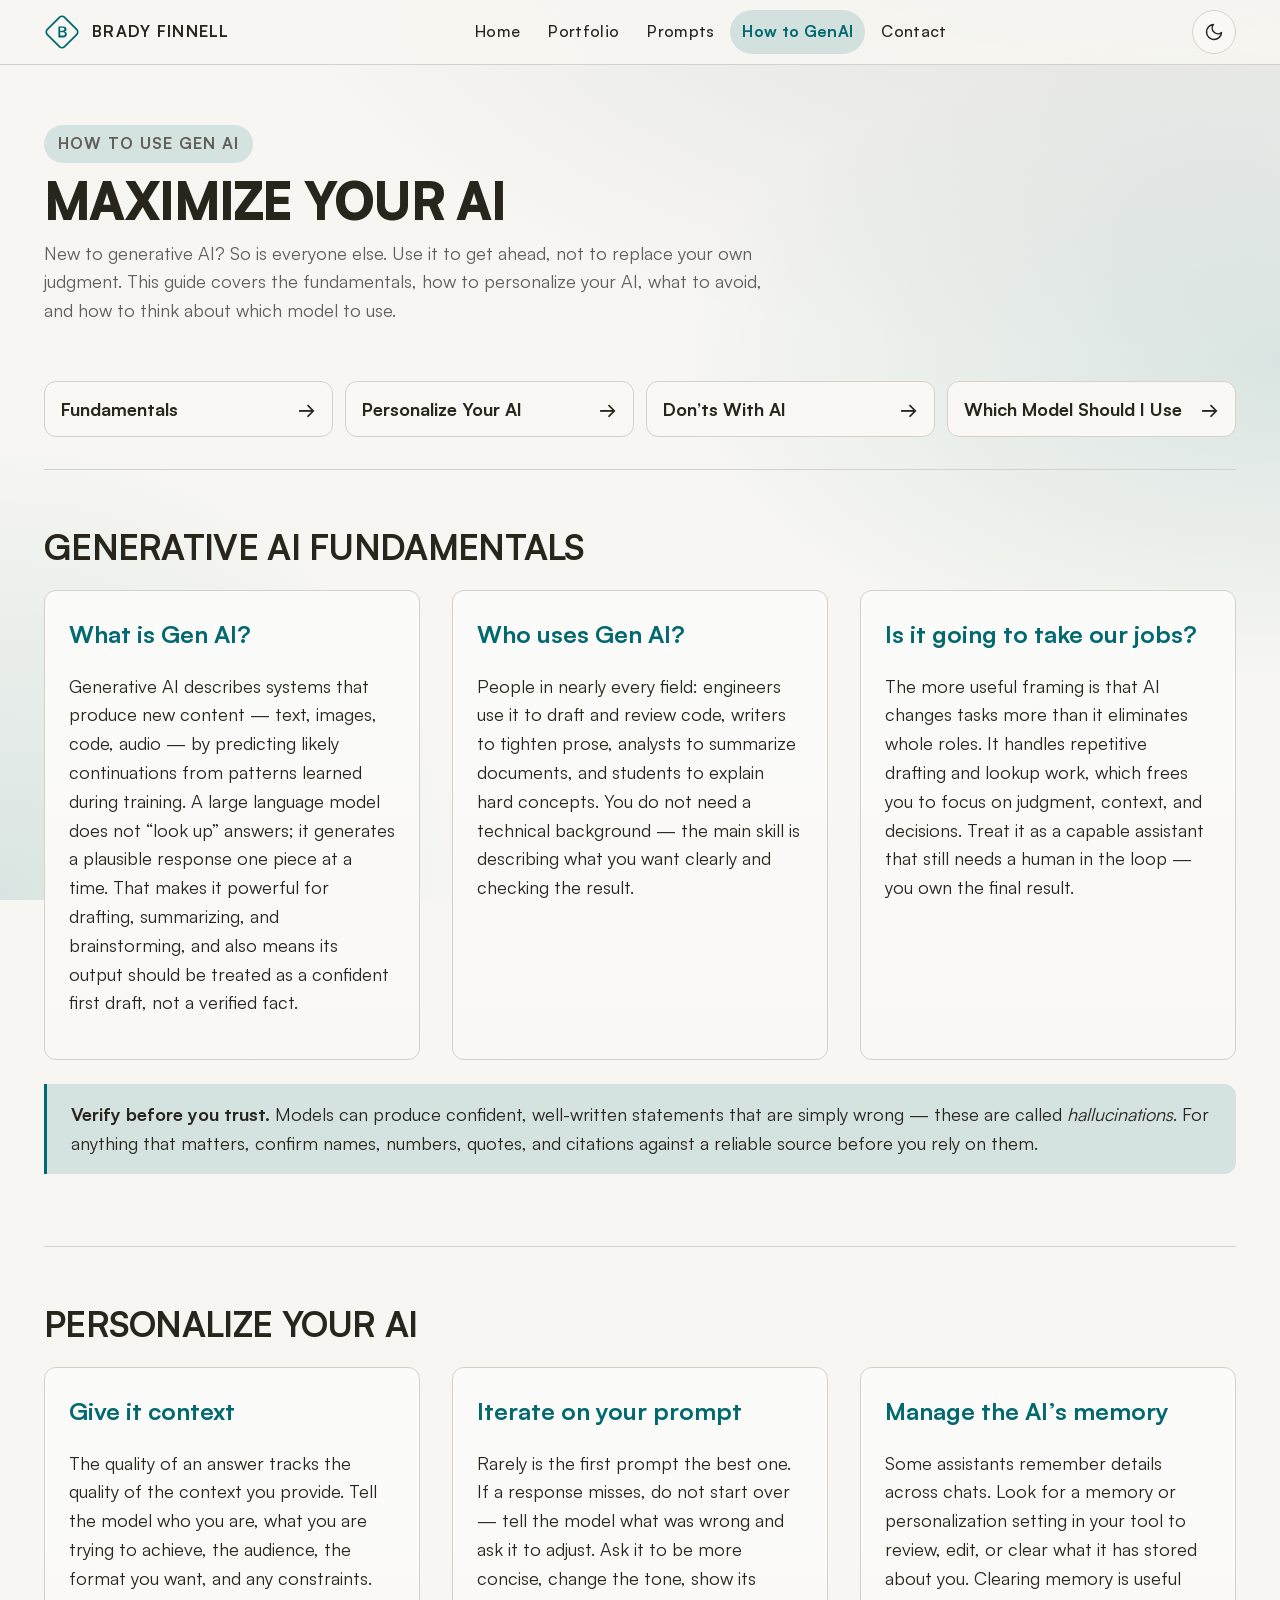
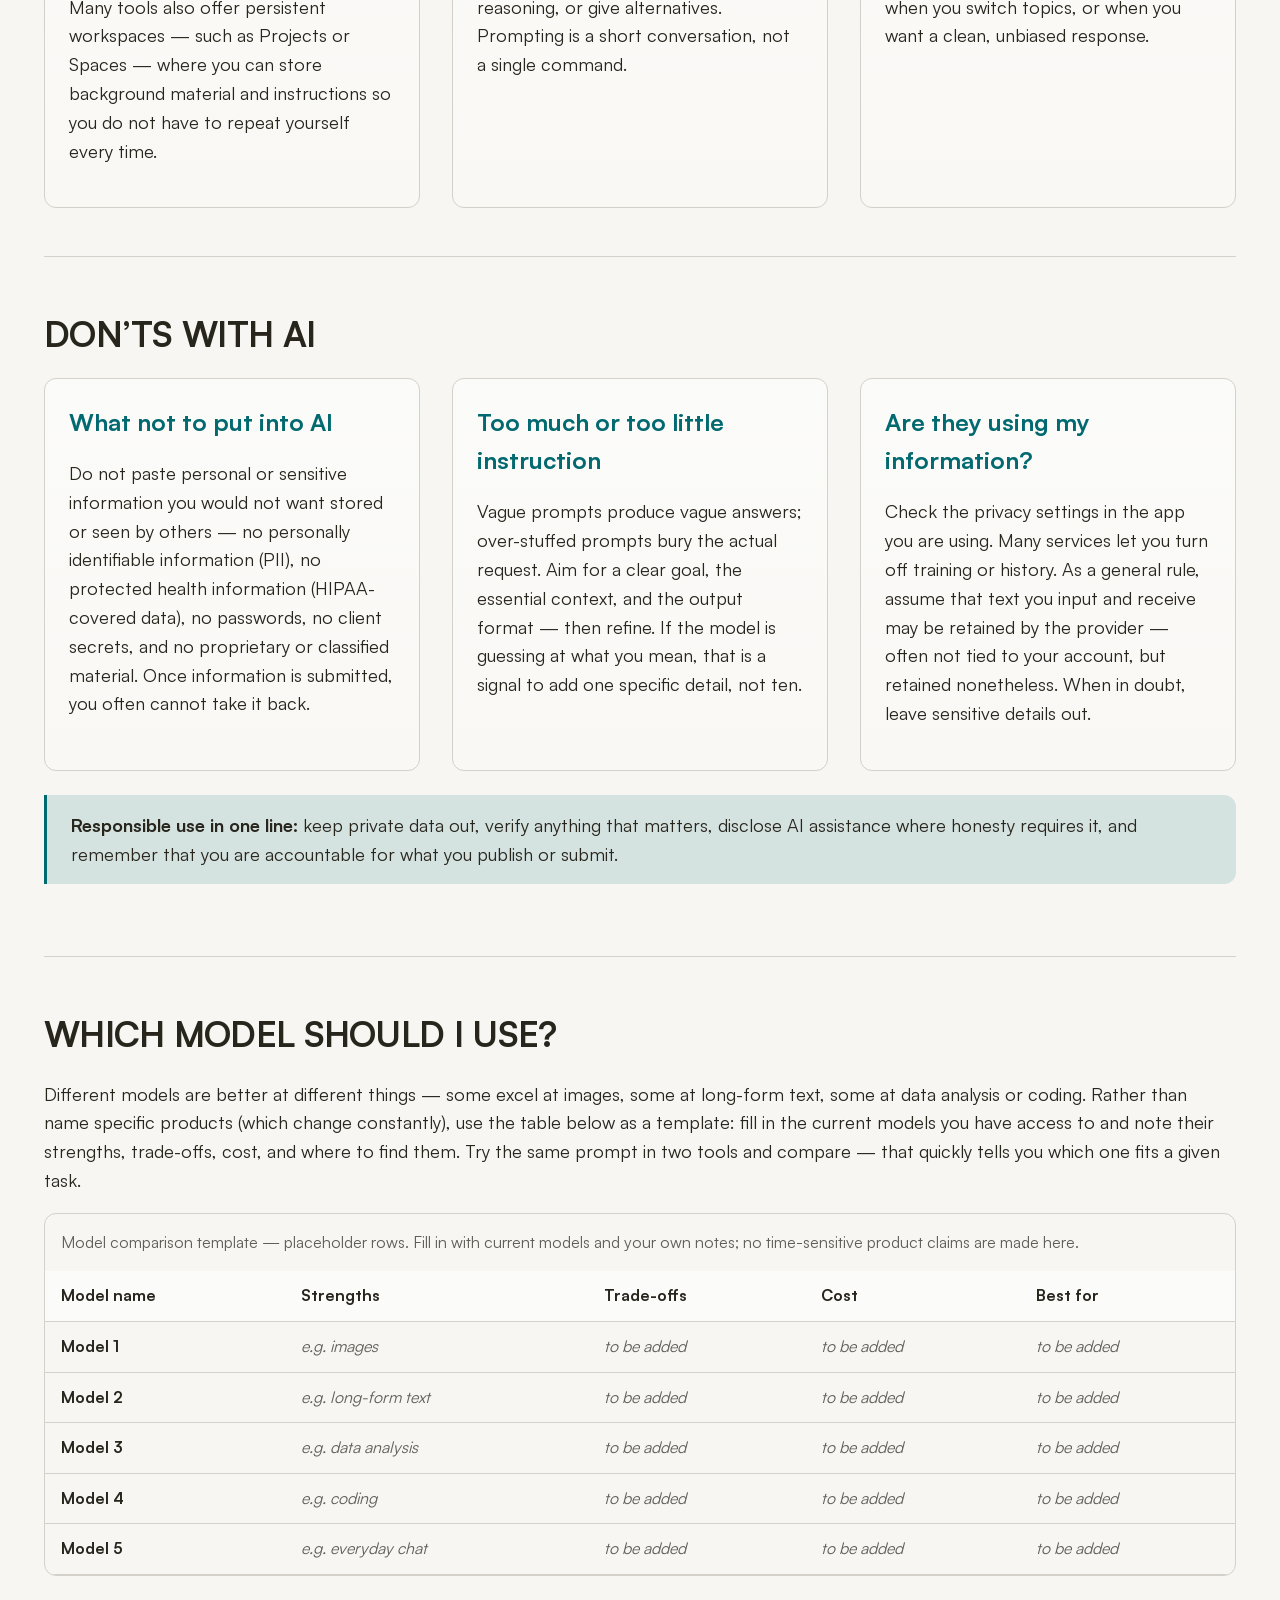
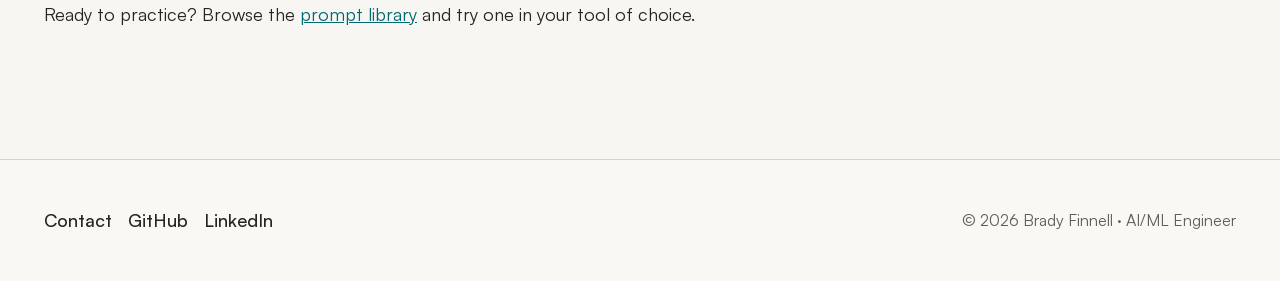
==== genai.html @ 18d16e95 "Build static portfolio site (5 pages, curated content, a11y AA, self-hosted Satoshi) - index/portfol" ====
<!DOCTYPE html>
<html lang="en">
<head>
  <meta charset="UTF-8" />
  <meta name="viewport" content="width=device-width, initial-scale=1.0" />

  <title>How to Use Gen AI — Brady Finnell</title>
  <meta name="description" content="A beginner-to-intermediate guide to using generative AI responsibly: fundamentals, personalizing your AI, what not to put into AI, and how to think about which model to use." />

  <meta http-equiv="Content-Security-Policy" content="default-src 'none'; base-uri 'self'; script-src 'self'; style-src 'self'; font-src 'self'; img-src 'self'; connect-src 'self'; form-action 'none'; frame-src 'none'; object-src 'none'; manifest-src 'self'" />
  <meta name="referrer" content="strict-origin-when-cross-origin" />

  <meta property="og:type" content="article" />
  <meta property="og:title" content="How to Use Gen AI — Brady Finnell" />
  <meta property="og:description" content="A practical, responsible-use guide to generative AI: fundamentals, personalization, privacy, and choosing a model." />
  <meta property="og:url" content="https://bradys.dev/genai.html" />
  <meta property="og:image" content="https://bradys.dev/assets/img/og-home.svg" />
  <meta name="twitter:card" content="summary_large_image" />

  <link rel="canonical" href="https://bradys.dev/genai.html" />
  <link rel="icon" href="assets/img/favicon.svg" type="image/svg+xml" />
  <link rel="preload" href="assets/fonts/satoshi-900.woff2" as="font" type="font/woff2" crossorigin />
  <link rel="stylesheet" href="assets/css/styles.css" />
</head>
<body>
  <a class="skip-link" href="#main">Skip to content</a>

  <header class="site-header">
    <div class="container site-header__inner">
      <a class="brand" href="index.html" aria-label="Brady Finnell — home">
        <svg class="brand-mark" viewBox="0 0 40 40" fill="none" xmlns="http://www.w3.org/2000/svg" role="img" aria-label="BF diamond brand mark">
          <rect x="6.5" y="6.5" width="27" height="27" rx="4" transform="rotate(45 20 20)" stroke="currentColor" stroke-width="2"/>
          <path d="M17 14h4.6c2.1 0 3.4 1.1 3.4 2.9 0 1.3-.7 2.2-1.9 2.6v.1c1.4.3 2.3 1.3 2.3 2.8 0 2-1.5 3.6-4 3.6H17v-2h4.1c1.3 0 2.1-.7 2.1-1.8 0-1.1-.8-1.8-2.2-1.8H18v-1.9h2.6c1.2 0 2-.6 2-1.6 0-1-.7-1.6-1.9-1.6H17z" fill="currentColor"/>
          <path d="M16 14h2v12h-2z" fill="currentColor"/>
        </svg>
        <span>Brady&nbsp;Finnell</span>
      </a>

      <nav class="primary-nav" id="primary-nav" aria-label="Primary">
        <ul class="nav-list">
          <li><a href="index.html">Home</a></li>
          <li><a href="portfolio.html">Portfolio</a></li>
          <li><a href="prompts.html">Prompts</a></li>
          <li><a href="genai.html" aria-current="page">How to GenAI</a></li>
          <li><a href="contact.html">Contact</a></li>
        </ul>
      </nav>

      <div class="header-actions">
        <button class="theme-toggle" type="button" data-theme-toggle aria-label="Switch color theme"></button>
        <button class="nav-toggle" type="button" data-nav-toggle aria-controls="primary-nav" aria-expanded="false" aria-label="Toggle navigation menu">
          <svg class="icon" width="22" height="22" viewBox="0 0 24 24" fill="none" stroke="currentColor" stroke-width="2" stroke-linecap="round" aria-hidden="true"><path d="M4 7h16M4 12h16M4 17h16"/></svg>
        </button>
      </div>
    </div>
  </header>

  <main id="main">
    <div class="container">
      <div class="page-head">
        <p class="eyebrow">How to Use Gen AI</p>
        <h1>Maximize your AI</h1>
        <p>New to generative AI? So is everyone else. Use it to get ahead, not to replace your own judgment. This guide covers the fundamentals, how to personalize your AI, what to avoid, and how to think about which model to use.</p>
      </div>

      <nav class="guide-nav" aria-label="Guide sections">
        <a href="#fundamentals">Fundamentals <span aria-hidden="true">→</span></a>
        <a href="#personalize">Personalize Your AI <span aria-hidden="true">→</span></a>
        <a href="#donts">Don&rsquo;ts With AI <span aria-hidden="true">→</span></a>
        <a href="#models">Which Model Should I Use <span aria-hidden="true">→</span></a>
      </nav>

      <!-- FUNDAMENTALS -->
      <section class="guide-section" id="fundamentals" aria-labelledby="fundamentals-h">
        <h2 id="fundamentals-h">Generative AI Fundamentals</h2>
        <div class="guide-cols">
          <div class="guide-card">
            <h3>What is Gen AI?</h3>
            <p>Generative AI describes systems that produce new content — text, images, code, audio — by predicting likely continuations from patterns learned during training. A large language model does not &ldquo;look up&rdquo; answers; it generates a plausible response one piece at a time. That makes it powerful for drafting, summarizing, and brainstorming, and also means its output should be treated as a confident first draft, not a verified fact.</p>
          </div>
          <div class="guide-card">
            <h3>Who uses Gen AI?</h3>
            <p>People in nearly every field: engineers use it to draft and review code, writers to tighten prose, analysts to summarize documents, and students to explain hard concepts. You do not need a technical background — the main skill is describing what you want clearly and checking the result.</p>
          </div>
          <div class="guide-card">
            <h3>Is it going to take our jobs?</h3>
            <p>The more useful framing is that AI changes tasks more than it eliminates whole roles. It handles repetitive drafting and lookup work, which frees you to focus on judgment, context, and decisions. Treat it as a capable assistant that still needs a human in the loop — you own the final result.</p>
          </div>
        </div>
        <div class="callout">
          <strong>Verify before you trust.</strong> Models can produce confident, well-written statements that are simply wrong — these are called <em>hallucinations</em>. For anything that matters, confirm names, numbers, quotes, and citations against a reliable source before you rely on them.
        </div>
      </section>

      <!-- PERSONALIZE -->
      <section class="guide-section" id="personalize" aria-labelledby="personalize-h">
        <h2 id="personalize-h">Personalize Your AI</h2>
        <div class="guide-cols">
          <div class="guide-card">
            <h3>Give it context</h3>
            <p>The quality of an answer tracks the quality of the context you provide. Tell the model who you are, what you are trying to achieve, the audience, the format you want, and any constraints. Many tools also offer persistent workspaces — such as Projects or Spaces — where you can store background material and instructions so you do not have to repeat yourself every time.</p>
          </div>
          <div class="guide-card">
            <h3>Iterate on your prompt</h3>
            <p>Rarely is the first prompt the best one. If a response misses, do not start over — tell the model what was wrong and ask it to adjust. Ask it to be more concise, change the tone, show its reasoning, or give alternatives. Prompting is a short conversation, not a single command.</p>
          </div>
          <div class="guide-card">
            <h3>Manage the AI&rsquo;s memory</h3>
            <p>Some assistants remember details across chats. Look for a memory or personalization setting in your tool to review, edit, or clear what it has stored about you. Clearing memory is useful when you switch topics, or when you want a clean, unbiased response.</p>
          </div>
        </div>
      </section>

      <!-- DON'TS -->
      <section class="guide-section" id="donts" aria-labelledby="donts-h">
        <h2 id="donts-h">Don&rsquo;ts With AI</h2>
        <div class="guide-cols">
          <div class="guide-card">
            <h3>What not to put into AI</h3>
            <p>Do not paste personal or sensitive information you would not want stored or seen by others — no personally identifiable information (PII), no protected health information (HIPAA-covered data), no passwords, no client secrets, and no proprietary or classified material. Once information is submitted, you often cannot take it back.</p>
          </div>
          <div class="guide-card">
            <h3>Too much or too little instruction</h3>
            <p>Vague prompts produce vague answers; over-stuffed prompts bury the actual request. Aim for a clear goal, the essential context, and the output format — then refine. If the model is guessing at what you mean, that is a signal to add one specific detail, not ten.</p>
          </div>
          <div class="guide-card">
            <h3>Are they using my information?</h3>
            <p>Check the privacy settings in the app you are using. Many services let you turn off training or history. As a general rule, assume that text you input and receive may be retained by the provider — often not tied to your account, but retained nonetheless. When in doubt, leave sensitive details out.</p>
          </div>
        </div>
        <div class="callout">
          <strong>Responsible use in one line:</strong> keep private data out, verify anything that matters, disclose AI assistance where honesty requires it, and remember that you are accountable for what you publish or submit.
        </div>
      </section>

      <!-- MODELS -->
      <section class="guide-section" id="models" aria-labelledby="models-h">
        <h2 id="models-h">Which Model Should I Use?</h2>
        <p>Different models are better at different things — some excel at images, some at long-form text, some at data analysis or coding. Rather than name specific products (which change constantly), use the table below as a template: fill in the current models you have access to and note their strengths, trade-offs, cost, and where to find them. Try the same prompt in two tools and compare — that quickly tells you which one fits a given task.</p>
        <div class="table-wrap">
          <table class="model-table">
            <caption>Model comparison template — placeholder rows. Fill in with current models and your own notes; no time-sensitive product claims are made here.</caption>
            <thead>
              <tr>
                <th scope="col">Model name</th>
                <th scope="col">Strengths</th>
                <th scope="col">Trade-offs</th>
                <th scope="col">Cost</th>
                <th scope="col">Best for</th>
              </tr>
            </thead>
            <tbody>
              <tr>
                <th scope="row" class="placeholder">Model 1</th>
                <td class="placeholder">e.g. images</td>
                <td class="placeholder">to be added</td>
                <td class="placeholder">to be added</td>
                <td class="placeholder">to be added</td>
              </tr>
              <tr>
                <th scope="row" class="placeholder">Model 2</th>
                <td class="placeholder">e.g. long-form text</td>
                <td class="placeholder">to be added</td>
                <td class="placeholder">to be added</td>
                <td class="placeholder">to be added</td>
              </tr>
              <tr>
                <th scope="row" class="placeholder">Model 3</th>
                <td class="placeholder">e.g. data analysis</td>
                <td class="placeholder">to be added</td>
                <td class="placeholder">to be added</td>
                <td class="placeholder">to be added</td>
              </tr>
              <tr>
                <th scope="row" class="placeholder">Model 4</th>
                <td class="placeholder">e.g. coding</td>
                <td class="placeholder">to be added</td>
                <td class="placeholder">to be added</td>
                <td class="placeholder">to be added</td>
              </tr>
              <tr>
                <th scope="row" class="placeholder">Model 5</th>
                <td class="placeholder">e.g. everyday chat</td>
                <td class="placeholder">to be added</td>
                <td class="placeholder">to be added</td>
                <td class="placeholder">to be added</td>
              </tr>
            </tbody>
          </table>
        </div>
        <p class="mt-6">Ready to practice? Browse the <a href="prompts.html">prompt library</a> and try one in your tool of choice.</p>
      </section>
    </div>
  </main>

  <footer class="site-footer">
    <div class="container site-footer__inner">
      <ul class="footer-links">
        <li><a href="contact.html">Contact</a></li>
        <li><a href="https://github.com/Brady-Source" rel="noopener noreferrer">GitHub</a></li>
        <li><a href="https://www.linkedin.com/in/brady-finnell/" rel="noopener noreferrer">LinkedIn</a></li>
      </ul>
      <p class="footer-meta">&copy; <span id="year">2026</span> Brady Finnell &middot; AI/ML Engineer</p>
    </div>
  </footer>

  <div id="toast" class="toast" role="status" aria-live="polite"></div>

  <script src="assets/js/site.js"></script>
</body>
</html>
---- assets/css/styles.css ----
/* ==========================================================================
   Brady Finnell — Portfolio
   Design system extends the brand tokens from the supplied index-2.html:
   Satoshi, warm light surfaces, dark theme, teal #01696f, pill buttons,
   atmospheric teal/navy gradient, split-panel character.
   ========================================================================== */

/* ---- Self-hosted Satoshi (Fontshare ITF FFL, see assets/fonts/LICENSE) ---- */
@font-face {
  font-family: 'Satoshi';
  src: url('../fonts/satoshi-400.woff2') format('woff2');
  font-weight: 400; font-display: swap; font-style: normal;
}
@font-face {
  font-family: 'Satoshi';
  src: url('../fonts/satoshi-500.woff2') format('woff2');
  font-weight: 500; font-display: swap; font-style: normal;
}
@font-face {
  font-family: 'Satoshi';
  src: url('../fonts/satoshi-700.woff2') format('woff2');
  font-weight: 700; font-display: swap; font-style: normal;
}
@font-face {
  font-family: 'Satoshi';
  src: url('../fonts/satoshi-900.woff2') format('woff2');
  font-weight: 900; font-display: swap; font-style: normal;
}

/* ---- Tokens ---- */
:root, [data-theme="light"] {
  --text-sm: clamp(0.875rem, 0.8rem + 0.35vw, 1rem);
  --text-base: clamp(1rem, 0.95rem + 0.25vw, 1.125rem);
  --text-lg: clamp(1.125rem, 1rem + 0.75vw, 1.5rem);
  --text-xl: clamp(1.5rem, 1.2rem + 1.25vw, 2.25rem);
  --text-2xl: clamp(2rem, 1.2rem + 2.5vw, 3.5rem);
  --text-hero: clamp(3rem, 0.5rem + 7vw, 6.5rem);

  --space-1: 0.25rem;
  --space-2: 0.5rem;
  --space-3: 0.75rem;
  --space-4: 1rem;
  --space-6: 1.5rem;
  --space-8: 2rem;
  --space-12: 3rem;
  --space-16: 4rem;

  --color-bg: #f7f6f2;
  --color-surface: #f9f8f5;
  --color-surface-2: #fbfbf9;
  --color-border: #d4d1ca;
  --color-text: #28251d;
  /* Muted darkened from brand #6f6d67 -> AA on light surfaces */
  --color-text-muted: #605e57;
  --color-primary: #01696f;
  --color-primary-hover: #0c4e54;
  --color-text-inverse: #f9f8f4;
  --color-focus: #01696f;
  /* Atmospheric gradient stops (teal/navy) — simplified */
  --grad-1: rgba(1, 105, 111, 0.12);
  --grad-2: rgba(23, 42, 69, 0.10);
  --panel-glow: rgba(1, 105, 111, 0.14);
  --shadow-lg: 0 18px 40px rgba(24, 22, 18, 0.12);
  --shadow-sm: 0 4px 14px rgba(24, 22, 18, 0.08);
  --radius-md: 0.5rem;
  --radius-lg: 0.75rem;
  --radius-xl: 1rem;
  --font-body: 'Satoshi', system-ui, -apple-system, 'Segoe UI', sans-serif;
  --font-display: 'Satoshi', system-ui, -apple-system, 'Segoe UI', sans-serif;
  --transition: 180ms cubic-bezier(0.16, 1, 0.3, 1);
  --maxw: 1240px;
}

[data-theme="dark"] {
  --color-bg: #171614;
  --color-surface: #1c1b19;
  --color-surface-2: #201f1d;
  --color-border: #393836;
  --color-text: #e4e3e1;
  --color-text-muted: #a8a6a0;
  --color-primary: #4f98a3;
  --color-primary-hover: #7bb6bf;
  --color-text-inverse: #10201f;
  --color-focus: #7bb6bf;
  --grad-1: rgba(79, 152, 163, 0.16);
  --grad-2: rgba(23, 42, 69, 0.42);
  --panel-glow: rgba(79, 152, 163, 0.18);
  --shadow-lg: 0 20px 44px rgba(0, 0, 0, 0.44);
  --shadow-sm: 0 6px 18px rgba(0, 0, 0, 0.34);
}

@media (prefers-color-scheme: dark) {
  :root:not([data-theme]) {
    --color-bg: #171614;
    --color-surface: #1c1b19;
    --color-surface-2: #201f1d;
    --color-border: #393836;
    --color-text: #e4e3e1;
    --color-text-muted: #a8a6a0;
    --color-primary: #4f98a3;
    --color-primary-hover: #7bb6bf;
    --color-text-inverse: #10201f;
    --color-focus: #7bb6bf;
    --grad-1: rgba(79, 152, 163, 0.16);
    --grad-2: rgba(23, 42, 69, 0.42);
    --panel-glow: rgba(79, 152, 163, 0.18);
    --shadow-lg: 0 20px 44px rgba(0, 0, 0, 0.44);
    --shadow-sm: 0 6px 18px rgba(0, 0, 0, 0.34);
  }
}

/* ---- Reset / base ---- */
*, *::before, *::after { box-sizing: border-box; }
html { color-scheme: light dark; -webkit-text-size-adjust: 100%; scroll-behavior: smooth; }
@media (prefers-reduced-motion: reduce) {
  html { scroll-behavior: auto; }
  *, *::before, *::after {
    animation-duration: 0.001ms !important;
    animation-iteration-count: 1 !important;
    transition-duration: 0.001ms !important;
  }
}

body {
  margin: 0;
  min-height: 100vh;
  font-family: var(--font-body);
  font-size: var(--text-base);
  line-height: 1.6;
  color: var(--color-text);
  background:
    radial-gradient(120% 90% at 85% -10%, var(--grad-2), transparent 55%),
    radial-gradient(80% 60% at 100% 40%, var(--grad-1), transparent 60%),
    radial-gradient(circle at bottom left, var(--grad-1), transparent 30%),
    var(--color-bg);
  background-attachment: fixed;
  display: flex;
  flex-direction: column;
  overflow-x: hidden;
}

img { max-width: 100%; height: auto; display: block; }
a { color: var(--color-primary); }
a:hover { color: var(--color-primary-hover); }

h1, h2, h3 { font-family: var(--font-display); }

/* ---- Focus visibility (WCAG) ---- */
:focus-visible {
  outline: 3px solid var(--color-focus);
  outline-offset: 2px;
  border-radius: 4px;
}

/* ---- Skip link ---- */
.skip-link {
  position: absolute;
  left: -9999px;
  top: var(--space-4);
  z-index: 200;
}
.skip-link:focus {
  left: var(--space-4);
  background: var(--color-surface);
  color: var(--color-text);
  padding: var(--space-3) var(--space-4);
  border-radius: var(--radius-lg);
  outline: 3px solid var(--color-focus);
  box-shadow: var(--shadow-lg);
}

/* ---- Layout shell ---- */
.container { width: min(100%, var(--maxw)); margin-inline: auto; padding-inline: var(--space-6); }

/* ---- Site header / nav ---- */
.site-header {
  position: sticky;
  top: 0;
  z-index: 100;
  background: color-mix(in srgb, var(--color-bg) 88%, transparent);
  backdrop-filter: blur(10px);
  border-bottom: 1px solid var(--color-border);
}
.site-header__inner {
  display: flex;
  align-items: center;
  justify-content: space-between;
  gap: var(--space-4);
  min-height: 64px;
  padding-block: var(--space-2);
}
.brand {
  display: inline-flex;
  align-items: center;
  gap: var(--space-3);
  text-decoration: none;
  color: inherit;
  font-weight: 700;
  letter-spacing: 0.08em;
  text-transform: uppercase;
  font-size: var(--text-sm);
}
.brand-mark {
  width: 2.25rem; height: 2.25rem;
  flex: 0 0 auto;
  color: var(--color-primary);
}
.primary-nav { display: flex; align-items: center; gap: var(--space-2); }
.nav-list {
  display: flex;
  gap: var(--space-1);
  list-style: none;
  margin: 0;
  padding: 0;
  flex-wrap: wrap;
}
.nav-list a {
  display: inline-flex;
  align-items: center;
  min-height: 44px;
  padding: 0 var(--space-3);
  border-radius: 999px;
  text-decoration: none;
  color: var(--color-text);
  font-size: var(--text-sm);
  font-weight: 500;
  letter-spacing: 0.02em;
  transition: background var(--transition), color var(--transition);
}
.nav-list a:hover { background: var(--panel-glow); color: var(--color-primary-hover); }
.nav-list a[aria-current="page"] {
  color: var(--color-primary);
  background: var(--panel-glow);
  font-weight: 700;
}

.theme-toggle {
  min-width: 44px; min-height: 44px;
  border-radius: 999px;
  border: 1px solid var(--color-border);
  background: var(--color-surface);
  color: var(--color-text);
  display: grid;
  place-items: center;
  cursor: pointer;
  transition: transform var(--transition), border-color var(--transition), background var(--transition);
}
.theme-toggle:hover, .theme-toggle:focus-visible {
  transform: translateY(-1px);
  border-color: var(--color-primary);
}

/* Mobile nav toggle */
.nav-toggle { display: none; }

@media (max-width: 860px) {
  .nav-toggle {
    display: grid;
    place-items: center;
    min-width: 44px; min-height: 44px;
    border-radius: 999px;
    border: 1px solid var(--color-border);
    background: var(--color-surface);
    color: var(--color-text);
    cursor: pointer;
  }
  .primary-nav {
    position: absolute;
    inset: 64px var(--space-6) auto var(--space-6);
    flex-direction: column;
    align-items: stretch;
    gap: var(--space-2);
    background: var(--color-surface);
    border: 1px solid var(--color-border);
    border-radius: var(--radius-lg);
    padding: var(--space-3);
    box-shadow: var(--shadow-lg);
  }
  .primary-nav[hidden] { display: none; }
  .nav-list { flex-direction: column; gap: var(--space-1); }
  .nav-list a { justify-content: flex-start; }
}

/* ---- Main ---- */
main { flex: 1 0 auto; }

/* ---- Buttons ---- */
.btn {
  display: inline-flex;
  align-items: center;
  justify-content: center;
  gap: var(--space-2);
  min-height: 48px;
  padding: 0.8rem 1.25rem;
  border-radius: 999px;
  border: 1px solid transparent;
  font-family: inherit;
  font-size: var(--text-sm);
  font-weight: 700;
  letter-spacing: 0.02em;
  text-decoration: none;
  cursor: pointer;
  transition: transform var(--transition), background var(--transition), border-color var(--transition), color var(--transition);
}
.btn--primary { background: var(--color-primary); color: var(--color-text-inverse); }
.btn--primary:hover, .btn--primary:focus-visible { background: var(--color-primary-hover); color: var(--color-text-inverse); transform: translateY(-1px); }
.btn--ghost {
  background: var(--color-surface);
  color: var(--color-text);
  border-color: var(--color-border);
}
.btn--ghost:hover, .btn--ghost:focus-visible { border-color: var(--color-primary); color: var(--color-primary); transform: translateY(-1px); }
.btn--block { width: 100%; }
.btn[disabled], .btn[aria-disabled="true"] {
  opacity: 0.55;
  cursor: not-allowed;
  transform: none !important;
}
.btn .icon { width: 1.1em; height: 1.1em; flex: 0 0 auto; }

/* ---- Eyebrow / pills ---- */
.eyebrow {
  display: inline-flex;
  align-items: center;
  gap: var(--space-2);
  padding: 0.4rem 0.85rem;
  border-radius: 999px;
  background: var(--panel-glow);
  color: var(--color-primary);
  font-size: var(--text-sm);
  font-weight: 700;
  letter-spacing: 0.08em;
  text-transform: uppercase;
}

.accent { color: var(--color-primary); }

/* ---- Panels ---- */
.panel {
  position: relative;
  overflow: hidden;
  background: linear-gradient(180deg, var(--color-surface-2), var(--color-surface));
  border: 1px solid var(--color-border);
  border-radius: var(--radius-xl);
  box-shadow: var(--shadow-lg);
  isolation: isolate;
}

/* ========================================================================
   HOME
   ======================================================================== */
.hero {
  padding-block: clamp(var(--space-12), 8vw, var(--space-16));
}
.hero__grid {
  display: grid;
  grid-template-columns: 1.15fr 0.85fr;
  gap: clamp(var(--space-8), 5vw, var(--space-16));
  align-items: center;
}
.hero__title {
  margin: var(--space-4) 0 0;
  font-size: var(--text-hero);
  line-height: 0.92;
  letter-spacing: -0.04em;
  font-weight: 900;
  text-transform: uppercase;
}
.hero__role {
  margin: var(--space-4) 0 0;
  color: var(--color-text-muted);
  font-size: var(--text-lg);
  font-weight: 500;
  letter-spacing: 0.02em;
  text-transform: uppercase;
}
.hero__lead {
  margin: var(--space-6) 0 0;
  max-width: 62ch;
  color: var(--color-text);
  font-size: var(--text-lg);
}
.hero__actions {
  margin-top: var(--space-8);
  display: grid;
  grid-template-columns: repeat(2, minmax(0, 1fr));
  gap: var(--space-3);
}
.hero__aside {
  position: relative;
  min-height: 320px;
  border-radius: var(--radius-xl);
  border: 1px solid var(--color-border);
  background:
    radial-gradient(120% 100% at 80% 10%, var(--grad-2), transparent 60%),
    radial-gradient(90% 80% at 20% 90%, var(--panel-glow), transparent 60%),
    linear-gradient(180deg, var(--color-surface-2), var(--color-surface));
  box-shadow: var(--shadow-lg);
  overflow: hidden;
  display: grid;
  place-items: center;
}
.hero__mark { width: 55%; max-width: 220px; color: var(--color-primary); opacity: 0.92; }

@media (max-width: 860px) {
  .hero__grid { grid-template-columns: 1fr; }
  .hero__aside { min-height: 220px; order: -1; }
  .hero__actions { grid-template-columns: 1fr; }
}
@media (max-width: 420px) {
  .hero__actions { grid-template-columns: 1fr; }
}

/* ---- Page header (interior pages) ---- */
.page-head { padding-block: clamp(var(--space-8), 5vw, var(--space-12)) var(--space-6); }
.page-head h1 {
  margin: var(--space-3) 0 0;
  font-size: var(--text-2xl);
  line-height: 1.0;
  letter-spacing: -0.03em;
  font-weight: 900;
  text-transform: uppercase;
}
.page-head p { margin: var(--space-3) 0 0; color: var(--color-text-muted); max-width: 62ch; }

/* ========================================================================
   SPLIT LAYOUT (portfolio + prompts): left rail + right work area
   ======================================================================== */
.split {
  display: grid;
  grid-template-columns: minmax(240px, 320px) 1fr;
  gap: var(--space-6);
  padding-bottom: var(--space-16);
  align-items: start;
}
.rail {
  position: sticky;
  top: 80px;
  align-self: start;
}
.rail__label {
  font-size: var(--text-sm);
  font-weight: 700;
  letter-spacing: 0.14em;
  text-transform: uppercase;
  color: var(--color-text-muted);
  margin: 0 0 var(--space-3);
}
.filter-select {
  width: 100%;
  min-height: 48px;
  padding: 0 var(--space-4);
  margin-bottom: var(--space-4);
  border-radius: var(--radius-lg);
  border: 1px solid var(--color-border);
  background: var(--color-surface);
  color: var(--color-text);
  font-family: inherit;
  font-size: var(--text-base);
  cursor: pointer;
}
.rail__list {
  list-style: none;
  margin: 0;
  padding: var(--space-2);
  border: 1px solid var(--color-border);
  border-radius: var(--radius-lg);
  background: var(--color-surface);
  max-height: 60vh;
  overflow-y: auto;
}
.rail__item + .rail__item { border-top: 1px solid var(--color-border); }
.rail__btn {
  width: 100%;
  display: grid;
  grid-template-columns: 1fr auto auto;
  align-items: center;
  gap: var(--space-2) var(--space-3);
  min-height: 48px;
  padding: var(--space-3);
  background: transparent;
  border: 0;
  border-radius: var(--radius-md);
  text-align: left;
  color: var(--color-text);
  font-family: inherit;
  font-size: var(--text-base);
  font-weight: 500;
  cursor: pointer;
  transition: background var(--transition), color var(--transition);
}
.rail__btn > span:first-child { grid-column: 1; min-width: 0; }
.rail__btn:hover { background: var(--panel-glow); }
.rail__btn[aria-current="true"] {
  background: var(--panel-glow);
  color: var(--color-primary);
  font-weight: 700;
}
/* Selected teal text sits on the glow tint; use a brighter teal in dark mode
   so it clears WCAG AA 4.5:1 for normal-weight/near-normal text. */
[data-theme="dark"] .rail__btn[aria-current="true"],
[data-theme="dark"] .detail__eyebrow,
[data-theme="dark"] .nav-list a[aria-current="page"] { color: #7bc0ca; }
@media (prefers-color-scheme: dark) {
  :root:not([data-theme]) .rail__btn[aria-current="true"],
  :root:not([data-theme]) .detail__eyebrow,
  :root:not([data-theme]) .nav-list a[aria-current="page"] { color: #7bc0ca; }
}
.rail__btn .chev { width: 1em; height: 1em; flex: 0 0 auto; opacity: 0.6; }
.rail__cat {
  flex: 0 0 auto;
  font-size: 0.68rem;
  letter-spacing: 0.06em;
  text-transform: uppercase;
  color: var(--color-text-muted);
  border: 1px solid var(--color-border);
  border-radius: 999px;
  padding: 0.1rem 0.5rem;
  white-space: nowrap;
}

/* Right work area */
.work {
  min-width: 0; /* prevent overflow in grid */
}
.detail {
  padding: clamp(var(--space-6), 4vw, var(--space-12));
}
.detail__eyebrow {
  font-size: var(--text-sm);
  font-weight: 700;
  letter-spacing: 0.12em;
  text-transform: uppercase;
  color: var(--color-primary);
  margin: 0;
}
.detail__title {
  margin: var(--space-2) 0 0;
  font-size: var(--text-xl);
  line-height: 1.05;
  letter-spacing: -0.02em;
  font-weight: 900;
}
.detail__tagline { margin: var(--space-3) 0 0; color: var(--color-text-muted); font-size: var(--text-lg); }
.detail__context {
  margin: var(--space-4) 0 0;
  padding: var(--space-3) var(--space-4);
  border-left: 3px solid var(--color-primary);
  background: var(--panel-glow);
  border-radius: 0 var(--radius-md) var(--radius-md) 0;
  font-size: var(--text-sm);
  color: var(--color-text);
}
.detail__desc { margin: var(--space-6) 0 0; }
.detail h3 { margin: var(--space-6) 0 var(--space-2); font-size: var(--text-lg); }
.taglist { display: flex; flex-wrap: wrap; gap: var(--space-2); margin: var(--space-4) 0 0; padding: 0; list-style: none; }
.tag {
  font-size: var(--text-sm);
  padding: 0.3rem 0.7rem;
  border-radius: 999px;
  border: 1px solid var(--color-border);
  background: var(--color-surface-2);
  color: var(--color-text-muted);
}
.highlights { margin: var(--space-2) 0 0; padding-left: 1.2rem; }
.highlights li { margin-bottom: var(--space-2); }

.detail__toolbar {
  display: flex;
  flex-wrap: wrap;
  gap: var(--space-2);
  margin-bottom: var(--space-4);
  align-items: center;
  justify-content: flex-end;
}

/* Code | Demo toggle */
.toggle-group {
  display: inline-flex;
  border: 1px solid var(--color-border);
  border-radius: 999px;
  padding: 3px;
  background: var(--color-surface-2);
  gap: 2px;
}
.toggle-group button {
  min-height: 40px;
  padding: 0 var(--space-4);
  border: 0;
  background: transparent;
  border-radius: 999px;
  font-family: inherit;
  font-size: var(--text-sm);
  font-weight: 700;
  color: var(--color-text);
  cursor: pointer;
  transition: background var(--transition), color var(--transition);
}
.toggle-group button[aria-selected="true"] { background: var(--color-primary); color: var(--color-text-inverse); }

/* Content viewer */
.viewer {
  margin-top: var(--space-4);
  border: 1px solid var(--color-border);
  border-radius: var(--radius-lg);
  background: var(--color-surface-2);
  overflow: hidden;
}
.viewer__frame {
  width: 100%;
  height: min(70vh, 640px);
  border: 0;
  display: block;
  background: #fff;
}
.viewer__image { padding: var(--space-4); }
.viewer__image img { border-radius: var(--radius-md); margin-inline: auto; }
.doc-scroll {
  max-height: min(70vh, 640px);
  overflow-y: auto;
  padding: var(--space-6);
  background: var(--color-surface);
  color: var(--color-text);
  font-size: var(--text-base);
  line-height: 1.7;
}
.doc-scroll p { margin: 0 0 var(--space-4); }
.doc-scroll p:first-child { font-weight: 700; }
.doc-caption {
  padding: var(--space-3) var(--space-4);
  font-size: var(--text-sm);
  color: var(--color-text-muted);
  border-top: 1px solid var(--color-border);
  background: var(--color-surface);
}

@media (max-width: 860px) {
  .split { grid-template-columns: 1fr; }
  .rail { position: static; }
  .rail__list { max-height: 40vh; }
  .detail__toolbar { justify-content: flex-start; }
}

/* ========================================================================
   PROMPTS
   ======================================================================== */
.prompt-grid {
  display: grid;
  grid-template-columns: repeat(auto-fill, minmax(240px, 1fr));
  gap: var(--space-4);
}
.prompt-card {
  display: flex;
  flex-direction: column;
  gap: var(--space-2);
  padding: var(--space-6);
  border: 1px solid var(--color-border);
  border-radius: var(--radius-lg);
  background: linear-gradient(180deg, var(--color-surface-2), var(--color-surface));
  box-shadow: var(--shadow-sm);
}
.prompt-card__head { display: flex; align-items: flex-start; justify-content: space-between; gap: var(--space-2); }
.prompt-card__title { margin: 0; font-size: var(--text-lg); font-weight: 700; letter-spacing: -0.01em; }
.prompt-card__cat {
  font-size: 0.72rem; letter-spacing: 0.06em; text-transform: uppercase;
  color: var(--color-primary); font-weight: 700;
}
.prompt-card__desc { margin: 0; color: var(--color-text-muted); font-size: var(--text-sm); flex: 1 1 auto; }
.prompt-card__author { margin: 0; font-size: var(--text-sm); color: var(--color-text-muted); }
.prompt-card__actions { display: flex; gap: var(--space-2); margin-top: var(--space-2); flex-wrap: wrap; }
.icon-btn {
  display: inline-grid;
  place-items: center;
  min-width: 44px; min-height: 44px;
  border-radius: var(--radius-md);
  border: 1px solid var(--color-border);
  background: var(--color-surface);
  color: var(--color-text);
  cursor: pointer;
  transition: border-color var(--transition), color var(--transition);
}
.icon-btn:hover, .icon-btn:focus-visible { border-color: var(--color-primary); color: var(--color-primary); }
.icon-btn .icon { width: 1.2em; height: 1.2em; }

/* Prompt detail (same page) */
.prompt-detail { padding: clamp(var(--space-6), 4vw, var(--space-12)); }
.prompt-detail__actions { display: flex; gap: var(--space-3); flex-wrap: wrap; margin: var(--space-6) 0; }
.prompt-text {
  margin: 0;
  padding: var(--space-6);
  border: 1px solid var(--color-border);
  border-radius: var(--radius-lg);
  background: var(--color-surface);
  color: var(--color-text);
  font-family: ui-monospace, 'SFMono-Regular', 'Cascadia Code', 'Consolas', monospace;
  font-size: 0.95rem;
  line-height: 1.65;
  white-space: pre-wrap;
  word-break: break-word;
  max-height: min(60vh, 520px);
  overflow-y: auto;
}
.prompt-empty { padding: var(--space-12) var(--space-6); text-align: center; color: var(--color-text-muted); }

/* ========================================================================
   GENAI GUIDE
   ======================================================================== */
.guide-nav {
  display: grid;
  grid-template-columns: repeat(auto-fit, minmax(200px, 1fr));
  gap: var(--space-3);
  margin: var(--space-8) 0;
}
.guide-nav a {
  display: flex; align-items: center; justify-content: space-between;
  min-height: 56px; padding: 0 var(--space-4);
  border: 1px solid var(--color-border);
  border-radius: var(--radius-lg);
  background: var(--color-surface);
  color: var(--color-text);
  text-decoration: none;
  font-weight: 700;
  transition: border-color var(--transition), background var(--transition);
}
.guide-nav a:hover, .guide-nav a:focus-visible { border-color: var(--color-primary); background: var(--panel-glow); color: var(--color-primary); }

.guide-section { padding-block: var(--space-12); border-top: 1px solid var(--color-border); scroll-margin-top: 80px; }
.guide-section > h2 {
  font-size: var(--text-xl); letter-spacing: -0.02em; margin: 0 0 var(--space-4); text-transform: uppercase;
}
.guide-cols { display: grid; grid-template-columns: repeat(auto-fit, minmax(280px, 1fr)); gap: var(--space-8); }
.guide-card {
  padding: var(--space-6);
  border: 1px solid var(--color-border);
  border-radius: var(--radius-lg);
  background: linear-gradient(180deg, var(--color-surface-2), var(--color-surface));
}
.guide-card h3 { margin: 0 0 var(--space-2); font-size: var(--text-lg); color: var(--color-primary); }
.callout {
  padding: var(--space-4) var(--space-6);
  border-left: 3px solid var(--color-primary);
  background: var(--panel-glow);
  border-radius: 0 var(--radius-lg) var(--radius-lg) 0;
  margin: var(--space-6) 0;
}

.table-wrap { overflow-x: auto; border: 1px solid var(--color-border); border-radius: var(--radius-lg); margin-top: var(--space-4); }
table.model-table { width: 100%; border-collapse: collapse; min-width: 560px; }
table.model-table caption { text-align: left; padding: var(--space-4); color: var(--color-text-muted); font-size: var(--text-sm); caption-side: top; }
table.model-table th, table.model-table td {
  padding: var(--space-3) var(--space-4);
  text-align: left;
  border-bottom: 1px solid var(--color-border);
  font-size: var(--text-sm);
}
table.model-table thead th { background: var(--color-surface-2); font-weight: 700; }
table.model-table td.placeholder { color: var(--color-text-muted); font-style: italic; }

/* ========================================================================
   CONTACT
   ======================================================================== */
.form-wrap {
  max-width: 640px;
  padding: clamp(var(--space-6), 4vw, var(--space-12));
}
.field { margin-bottom: var(--space-6); }
.field label { display: block; font-weight: 700; margin-bottom: var(--space-2); font-size: var(--text-sm); letter-spacing: 0.02em; }
.field .req { color: var(--color-primary); }
.field input, .field textarea {
  width: 100%;
  min-height: 48px;
  padding: var(--space-3) var(--space-4);
  border-radius: var(--radius-lg);
  border: 1px solid var(--color-border);
  background: var(--color-surface);
  color: var(--color-text);
  font-family: inherit;
  font-size: var(--text-base);
}
.field textarea { min-height: 140px; resize: vertical; line-height: 1.6; }
.field input:focus, .field textarea:focus { border-color: var(--color-primary); }
.field input[aria-invalid="true"], .field textarea[aria-invalid="true"] { border-color: #b3261e; }
[data-theme="dark"] .field input[aria-invalid="true"], [data-theme="dark"] .field textarea[aria-invalid="true"] { border-color: #ff8a80; }
.field__error { display: block; margin-top: var(--space-2); font-size: var(--text-sm); color: #b3261e; min-height: 1.2em; }
[data-theme="dark"] .field__error { color: #ff8a80; }
.form-status {
  margin-top: var(--space-4);
  padding: var(--space-3) var(--space-4);
  border-radius: var(--radius-lg);
  font-weight: 500;
}
.form-status.is-ok { background: var(--panel-glow); color: var(--color-primary); }
.form-status.is-err { background: rgba(179, 38, 30, 0.12); color: #b3261e; }
[data-theme="dark"] .form-status.is-err { color: #ff8a80; }

/* ---- Header action cluster + small utilities ---- */
.header-actions { display: flex; gap: var(--space-2); align-items: center; }
.mt-6 { margin-top: var(--space-6); }
.doc-caption--flush { border: 0; padding-left: 0; }

/* ---- Screen-reader only ---- */
.sr-only {
  position: absolute !important;
  width: 1px; height: 1px;
  padding: 0; margin: -1px;
  overflow: hidden; clip: rect(0, 0, 0, 0);
  white-space: nowrap; border: 0;
}

/* ========================================================================
   MODAL
   ======================================================================== */
.modal[hidden] { display: none; }
.modal {
  position: fixed;
  inset: 0;
  z-index: 300;
  display: grid;
  place-items: center;
  padding: var(--space-6);
  background: rgba(10, 12, 14, 0.55);
  backdrop-filter: blur(3px);
}
.modal__dialog {
  width: min(100%, 460px);
  background: var(--color-surface);
  border: 1px solid var(--color-border);
  border-radius: var(--radius-xl);
  box-shadow: var(--shadow-lg);
  padding: var(--space-8);
}
.modal__title { margin: 0 0 var(--space-3); font-size: var(--text-lg); }
.modal__body { margin: 0 0 var(--space-6); color: var(--color-text-muted); }
.modal__actions { display: flex; justify-content: flex-end; gap: var(--space-3); }

/* ========================================================================
   FOOTER
   ======================================================================== */
.site-footer {
  border-top: 1px solid var(--color-border);
  background: var(--color-surface);
  margin-top: var(--space-16);
}
.site-footer__inner {
  display: flex;
  flex-wrap: wrap;
  align-items: center;
  justify-content: space-between;
  gap: var(--space-4);
  padding-block: var(--space-8);
}
.footer-links { display: flex; flex-wrap: wrap; gap: var(--space-4); list-style: none; margin: 0; padding: 0; }
.footer-links a { min-height: 44px; display: inline-flex; align-items: center; color: var(--color-text); text-decoration: none; font-weight: 500; }
.footer-links a:hover { color: var(--color-primary); text-decoration: underline; }
.footer-meta { color: var(--color-text-muted); font-size: var(--text-sm); }

/* ---- Toast / live region ---- */
.toast {
  position: fixed;
  left: 50%;
  bottom: var(--space-8);
  transform: translateX(-50%) translateY(20px);
  background: var(--color-text);
  color: var(--color-bg);
  padding: var(--space-3) var(--space-6);
  border-radius: 999px;
  box-shadow: var(--shadow-lg);
  font-weight: 700;
  font-size: var(--text-sm);
  opacity: 0;
  pointer-events: none;
  transition: opacity var(--transition), transform var(--transition);
  z-index: 400;
}
.toast.is-visible { opacity: 1; transform: translateX(-50%) translateY(0); }
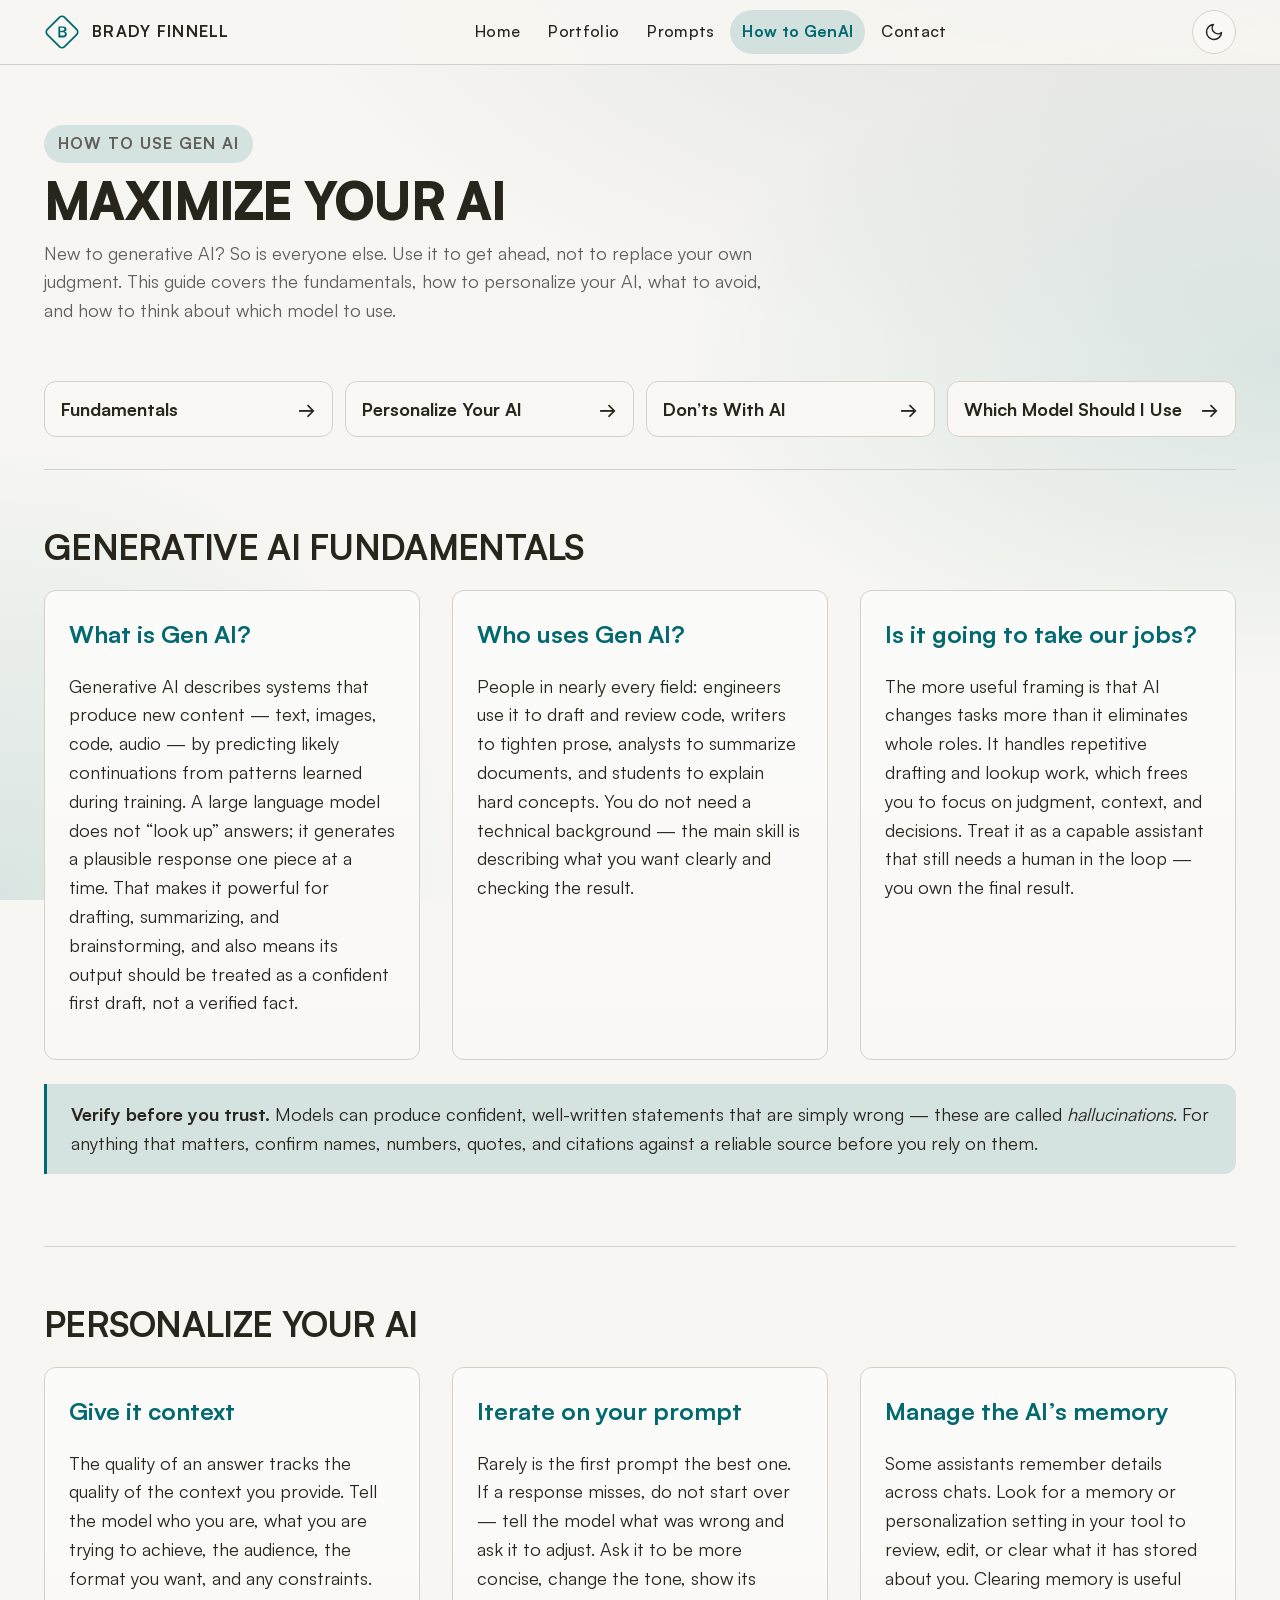
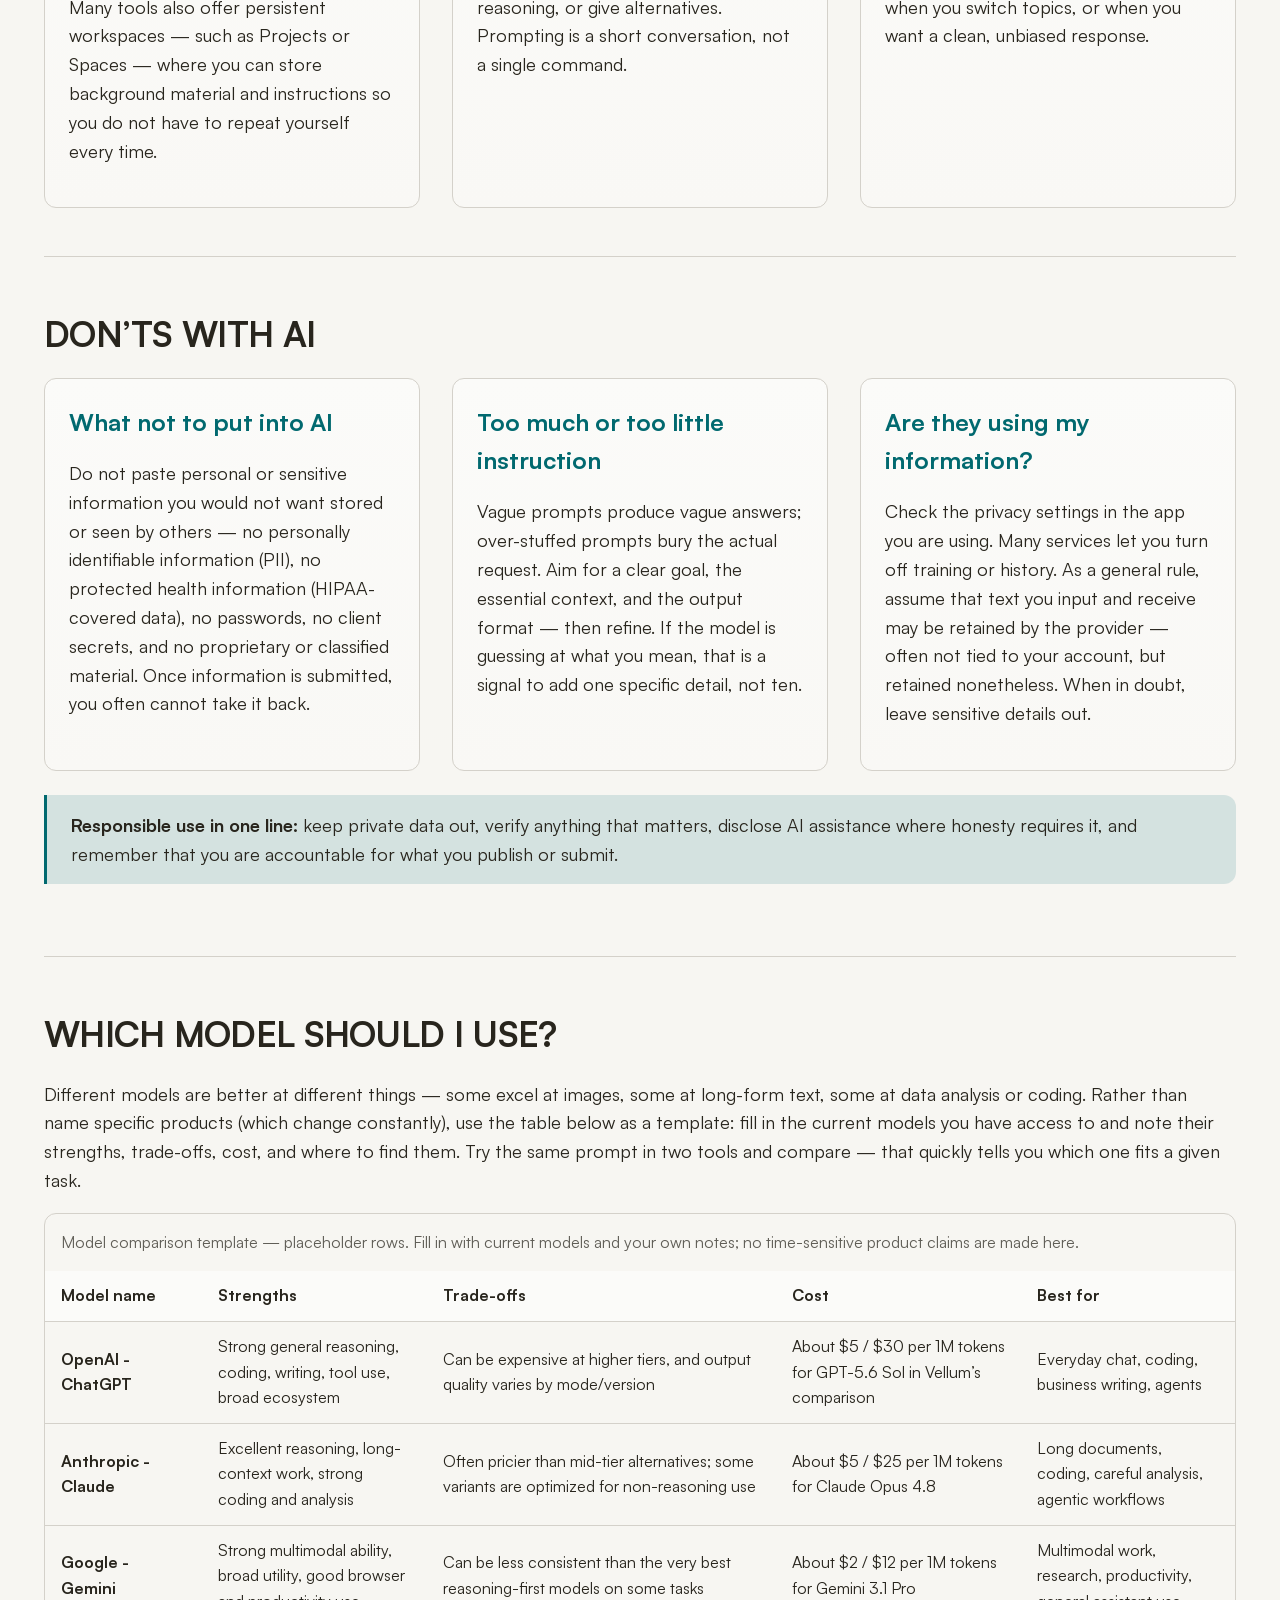
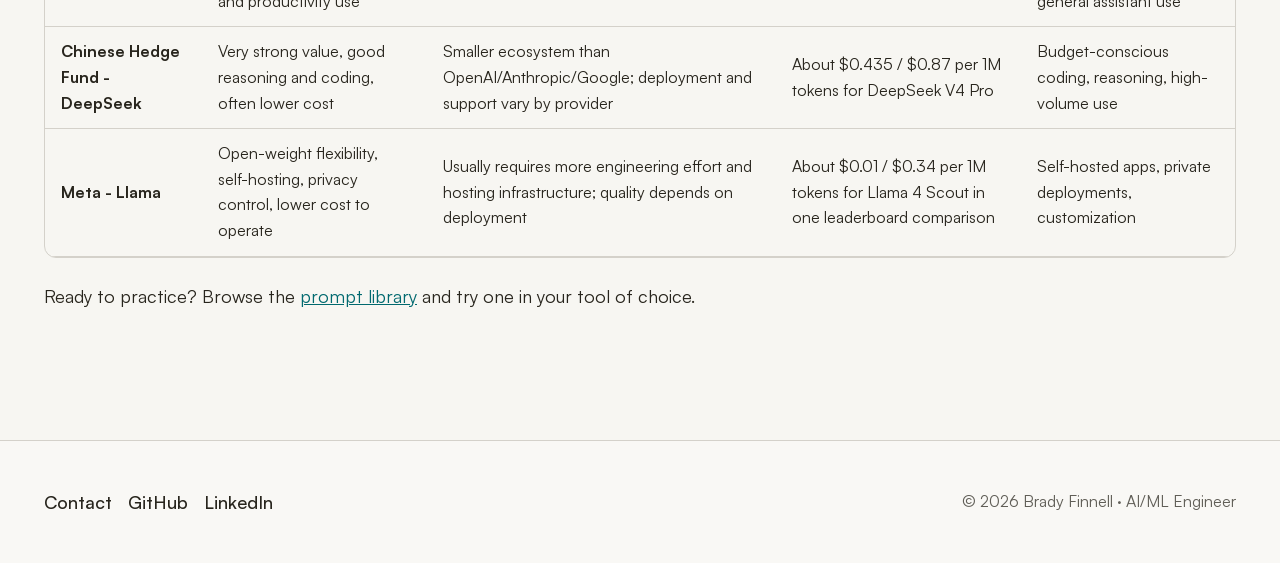
==== commit ae8741df: "updated contact, genai, styles, and added prompts." ====
--- a/genai.html
+++ b/genai.html
@@ -151,39 +151,39 @@
             </thead>
             <tbody>
               <tr>
-                <th scope="row" class="placeholder">Model 1</th>
-                <td class="placeholder">e.g. images</td>
-                <td class="placeholder">to be added</td>
-                <td class="placeholder">to be added</td>
-                <td class="placeholder">to be added</td>
-              </tr>
-              <tr>
-                <th scope="row" class="placeholder">Model 2</th>
-                <td class="placeholder">e.g. long-form text</td>
-                <td class="placeholder">to be added</td>
-                <td class="placeholder">to be added</td>
-                <td class="placeholder">to be added</td>
-              </tr>
-              <tr>
-                <th scope="row" class="placeholder">Model 3</th>
-                <td class="placeholder">e.g. data analysis</td>
-                <td class="placeholder">to be added</td>
-                <td class="placeholder">to be added</td>
-                <td class="placeholder">to be added</td>
-              </tr>
-              <tr>
-                <th scope="row" class="placeholder">Model 4</th>
-                <td class="placeholder">e.g. coding</td>
-                <td class="placeholder">to be added</td>
-                <td class="placeholder">to be added</td>
-                <td class="placeholder">to be added</td>
-              </tr>
-              <tr>
-                <th scope="row" class="placeholder">Model 5</th>
-                <td class="placeholder">e.g. everyday chat</td>
-                <td class="placeholder">to be added</td>
-                <td class="placeholder">to be added</td>
-                <td class="placeholder">to be added</td>
+                <th scope="row">OpenAI - ChatGPT</th>
+                <td >Strong general reasoning, coding, writing, tool use, broad ecosystem</td>
+                <td >Can be expensive at higher tiers, and output quality varies by mode/version</td>
+                <td >About $5 / $30 per 1M tokens for GPT-5.6 Sol in Vellum’s comparison</td>
+                <td >Everyday chat, coding, business writing, agents</td>
+              </tr>
+              <tr>
+                <th scope="row">Anthropic - Claude</th>
+                <td >Excellent reasoning, long-context work, strong coding and analysis</td>
+                <td >Often pricier than mid-tier alternatives; some variants are optimized for non-reasoning use</td>
+                <td >About $5 / $25 per 1M tokens for Claude Opus 4.8</td>
+                <td >Long documents, coding, careful analysis, agentic workflows</td>
+              </tr>
+              <tr>
+                <th scope="row" >Google - Gemini</th>
+                <td >Strong multimodal ability, broad utility, good browser and productivity use</td>
+                <td >Can be less consistent than the very best reasoning-first models on some tasks</td>
+                <td >About $2 / $12 per 1M tokens for Gemini 3.1 Pro</td>
+                <td >Multimodal work, research, productivity, general assistant use</td>
+              </tr>
+              <tr>
+                <th scope="row" >Chinese Hedge Fund - DeepSeek</th>
+                <td >Very strong value, good reasoning and coding, often lower cost</td>
+                <td >Smaller ecosystem than OpenAI/Anthropic/Google; deployment and support vary by provider</td>
+                <td >About $0.435 / $0.87 per 1M tokens for DeepSeek V4 Pro</td>
+                <td >Budget-conscious coding, reasoning, high-volume use</td>
+              </tr>
+              <tr>
+                <th scope="row" >Meta - Llama</th>
+                <td >Open-weight flexibility, self-hosting, privacy control, lower cost to operate</td>
+                <td >Usually requires more engineering effort and hosting infrastructure; quality depends on deployment</td>
+                <td >About $0.01 / $0.34 per 1M tokens for Llama 4 Scout in one leaderboard comparison</td>
+                <td >Self-hosted apps, private deployments, customization</td>
               </tr>
             </tbody>
           </table>
--- a/assets/css/styles.css
+++ b/assets/css/styles.css
@@ -150,6 +150,19 @@
   outline: 3px solid var(--color-focus);
   outline-offset: 2px;
   border-radius: 4px;
+}
+
+.prompts-header {
+  display: flex;
+  justify-content: flex-end;
+  margin-bottom: 1rem;
+}
+
+.submit-new-prompts-btn {
+  padding: 0.75rem 1.25rem;
+  border: none;
+  border-radius: 8px;
+  cursor: pointer;
 }
 
 /* ---- Skip link ---- */
